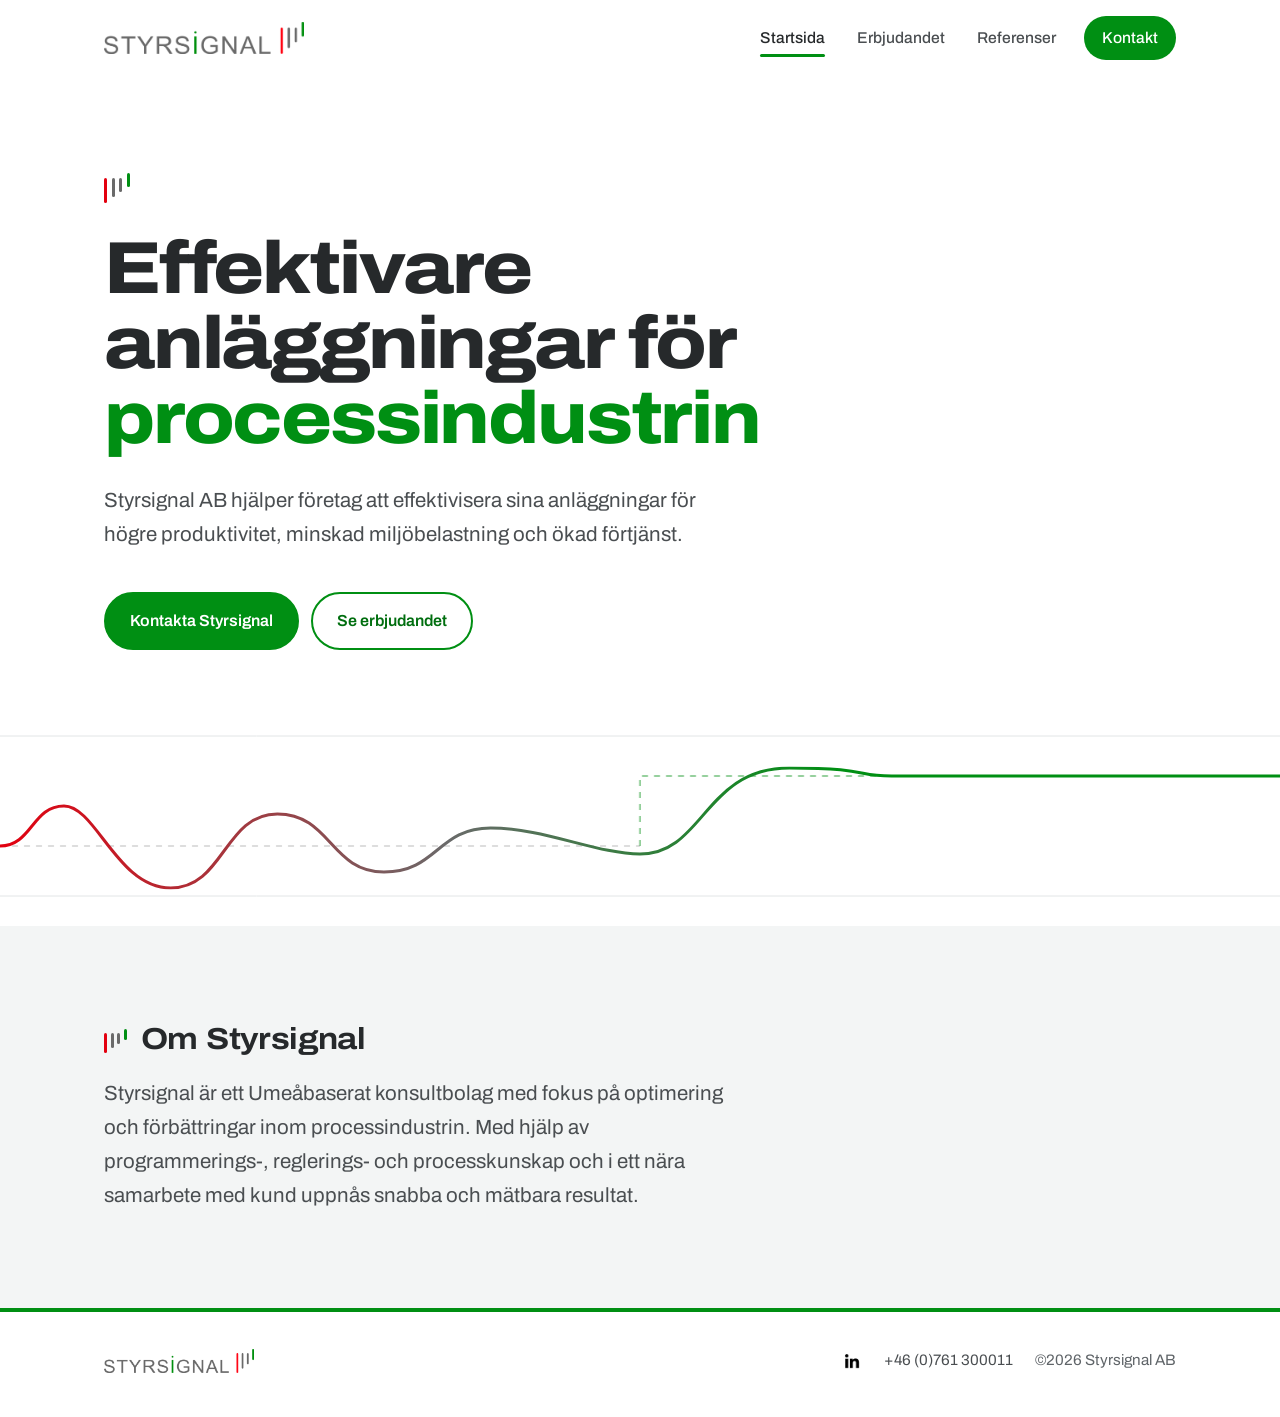
==== index.html @ 0584fc28 "Referenser: ett sammanhållet block i två kolumner Co-authored-by: Copilot App <223556219+Copilot@use" ====
<!DOCTYPE html>
<html lang="sv">
<head>
  <meta charset="utf-8">
  <meta name="viewport" content="width=device-width, initial-scale=1">
  <title>Styrsignal</title>
  <meta name="description" content="Styrsignal AB hjälper företag att effektivisera sina anläggningar för högre produktivitet, minskad miljöbelastning och ökad förtjänst.">
  <link rel="icon" href="assets/favicon.png">
  <link rel="preconnect" href="https://fonts.googleapis.com">
  <link rel="preconnect" href="https://fonts.gstatic.com" crossorigin>
  <link rel="stylesheet" href="https://fonts.googleapis.com/css2?family=Archivo:wdth,wght@100..125,400..800&display=swap">
  <link rel="stylesheet" href="assets/style.css?v=202611151835">
  <script>document.documentElement.classList.add('js');</script>
  <script src="assets/site.js?v=202611151811" defer></script>
</head>
<body>
  <a class="skip" href="#main">Hoppa till innehållet</a>
  <header class="site-header">
    <div class="wrap">
      <a class="logo" href="index.html"><img src="assets/logo.png" alt="Styrsignal" width="1920" height="315"></a>
      <button class="nav-toggle" aria-expanded="false" aria-controls="site-nav" aria-label="Meny"><span></span><span></span><span></span></button>
      <nav id="site-nav" class="site-nav" aria-label="Huvudmeny">
        <a href="index.html" aria-current="page">Startsida</a>
        <a href="erbjudandet.html">Erbjudandet</a>
        <a href="referenser.html">Referenser</a>
        <a class="nav-cta" href="kontakt.html">Kontakt</a>
      </nav>
    </div>
  </header>

  <main id="main">
    <section class="hero">
      <div class="wrap">
        <h1><span class="bars" aria-hidden="true"><i></i><i></i><i></i><i></i></span>Effektivare anläggningar för <em>processindustrin</em></h1>
        <p class="lead">Styrsignal AB hjälper företag att effektivisera sina anläggningar för högre produktivitet, minskad miljöbelastning och ökad förtjänst.</p>
        <div class="hero-actions">
          <a class="btn btn-primary" href="kontakt.html">Kontakta Styrsignal</a>
          <a class="btn btn-ghost" href="erbjudandet.html">Se erbjudandet</a>
        </div>
      </div>
      <div class="trend" aria-hidden="true">
        <svg viewBox="0 0 1200 220" preserveAspectRatio="none">
          <defs>
            <linearGradient id="signal-gradient" x1="0" y1="0" x2="1200" y2="0" gradientUnits="userSpaceOnUse">
              <stop offset="0" stop-color="#e3000f"/>
              <stop offset=".35" stop-color="#6a6a6a"/>
              <stop offset=".65" stop-color="#008f13"/>
            </linearGradient>
          </defs>
          <g class="grid">
            <line x1="0" y1="30" x2="1200" y2="30" vector-effect="non-scaling-stroke"/>
            <line x1="0" y1="190" x2="1200" y2="190" vector-effect="non-scaling-stroke"/>
          </g>
          <line class="setpoint setpoint-old" x1="0" y1="140" x2="600" y2="140" vector-effect="non-scaling-stroke"/>
          <path class="setpoint setpoint-new" d="M600 140 V70 H1200" fill="none" vector-effect="non-scaling-stroke"/>
          <path class="signal" vector-effect="non-scaling-stroke" d="M0 140 C30 140 30 100 60 100 S110 182 160 182 S210 108 260 108 S310 166 360 166 S410 122 460 122 S560 148 600 148 C660 148 660 62 740 62 S800 71 840 70 S1000 70 1200 70"/>
        </svg>
      </div>
    </section>

    <section class="section section-soft">
      <div class="wrap">
        <div class="about" data-reveal>
          <h2 class="mark-head"><span class="bars" aria-hidden="true"><i></i><i></i><i></i><i></i></span>Om Styrsignal</h2>
          <p>Styrsignal är ett Umeåbaserat konsultbolag med fokus på optimering och förbättringar inom processindustrin. Med hjälp av programmerings-, reglerings- och processkunskap och i ett nära samarbete med kund uppnås snabba och mätbara resultat.</p>
        </div>
      </div>
    </section>
  </main>

  <footer class="site-footer">
    <div class="wrap">
      <a class="foot-logo" href="index.html"><img src="assets/logo.png" alt="Styrsignal" width="1920" height="315"></a>
      <div class="foot-meta">
        <a class="linkedin" href="https://www.linkedin.com/in/erik-klinten%C3%A4s-8397452/" aria-label="LinkedIn"><img src="assets/linkedin.png" alt=""></a>
        <a href="tel:+46761300011">+46 (0)761 300011</a>
        <span>&copy;<span data-year>2026</span> Styrsignal AB</span>
      </div>
    </div>
  </footer>
</body>
</html>
---- assets/style.css ----
/* Styrsignal – statisk design för GitHub Pages */
:root {
  --green: #008f13;
  --green-dark: #006e0f;
  --red: #e3000f;
  --grey: #6a6a6a;
  --ink: #26292b;
  --text: #4a4e51;
  --muted: #5f6468;
  --line: #e2e5e6;
  --bg: #ffffff;
  --bg-soft: #f3f5f5;
  --font: "Archivo", "Segoe UI", system-ui, -apple-system, sans-serif;
  --wrap: 1120px;
  --ease: cubic-bezier(.22, .61, .36, 1);
}

*, *::before, *::after { box-sizing: border-box; }
html { scroll-behavior: smooth; -webkit-text-size-adjust: 100%; }
body {
  margin: 0;
  font-family: var(--font);
  font-size: 1.0625rem;
  line-height: 1.65;
  color: var(--text);
  background: var(--bg);
  min-height: 100vh;
  display: flex;
  flex-direction: column;
}
img { max-width: 100%; height: auto; display: block; }
a { color: var(--green-dark); text-underline-offset: 3px; }
a:hover { color: var(--green); }
:focus-visible { outline: 3px solid var(--green); outline-offset: 3px; border-radius: 2px; }
h1, h2, h3 { color: var(--ink); line-height: 1.15; margin: 0; font-weight: 700; letter-spacing: -0.01em; text-wrap: balance; }
h1, h2 { font-stretch: 112%; }
p { margin: 0 0 1.1em; }
main { flex: 1; }

.wrap { width: 100%; max-width: var(--wrap); margin: 0 auto; padding: 0 24px; }
.skip { position: absolute; left: -999px; top: 8px; background: var(--ink); color: #fff; padding: 8px 14px; z-index: 100; }
.skip:focus { left: 8px; color: #fff; }

/* Header */
.site-header {
  position: sticky; top: 0; z-index: 50;
  background: rgba(255, 255, 255, .92);
  -webkit-backdrop-filter: saturate(1.4) blur(10px);
  backdrop-filter: saturate(1.4) blur(10px);
  border-bottom: 1px solid transparent;
  transition: border-color .3s, box-shadow .3s;
}
.site-header.is-scrolled { border-color: var(--line); box-shadow: 0 4px 20px rgba(0, 0, 0, .04); }
.site-header .wrap { display: flex; align-items: center; justify-content: space-between; height: 76px; gap: 24px; }
.logo img { width: 200px; }
.site-nav { display: flex; align-items: center; gap: 4px; }
.site-nav a {
  position: relative;
  padding: 10px 14px;
  color: var(--text);
  text-decoration: none;
  font-weight: 500;
  font-size: .98rem;
}
.site-nav a::after {
  content: "";
  position: absolute; left: 14px; right: 14px; bottom: 4px;
  height: 3px; border-radius: 2px;
  background: var(--green);
  transform: scaleX(0); transform-origin: left;
  transition: transform .35s var(--ease);
}
.site-nav a:hover { color: var(--ink); }
.site-nav a:hover::after, .site-nav a[aria-current="page"]::after { transform: scaleX(1); }
.site-nav a[aria-current="page"] { color: var(--ink); }
.site-nav .nav-cta {
  margin-left: 10px;
  background: var(--green); color: #fff; border-radius: 999px; padding: 9px 18px;
}
.site-nav .nav-cta::after { display: none; }
.site-nav .nav-cta:hover, .site-nav .nav-cta[aria-current="page"] { background: var(--green-dark); color: #fff; }
.nav-toggle {
  display: none;
  background: none; border: 0; padding: 10px; cursor: pointer; color: var(--ink);
}
.nav-toggle span { display: block; width: 24px; height: 2px; background: currentColor; margin: 5px 0; transition: transform .3s var(--ease), opacity .2s; }
.nav-toggle[aria-expanded="true"] span:nth-child(1) { transform: translateY(7px) rotate(45deg); }
.nav-toggle[aria-expanded="true"] span:nth-child(2) { opacity: 0; }
.nav-toggle[aria-expanded="true"] span:nth-child(3) { transform: translateY(-7px) rotate(-45deg); }

/* Signal bars – logotypens fyra staplar som återkommande märke */
.bars { --h: 18px; display: inline-flex; align-items: flex-start; gap: calc(var(--h) * .15); height: var(--h); flex-shrink: 0; }
.bars i { display: block; width: calc(var(--h) * .07); min-width: 3px; border-radius: 999px; background: var(--grey); margin-top: calc(var(--h) * .18); }
.bars i:nth-child(1) { height: calc(var(--h) * .82); background: var(--red); }
.bars i:nth-child(2) { height: calc(var(--h) * .64); }
.bars i:nth-child(3) { height: calc(var(--h) * .45); }
.bars i:nth-child(4) { height: calc(var(--h) * .46); margin-top: 0; background: var(--green); }

h1 > .bars { --h: 30px; display: flex; margin-bottom: 28px; }
.mark-head { display: flex; align-items: flex-end; gap: 14px; font-size: clamp(1.5rem, 2.4vw, 1.9rem); margin-bottom: 20px; }
.mark-head .bars { --h: 24px; margin-bottom: .15em; }

/* Hero */
.hero { position: relative; padding: 96px 0 0; overflow: hidden; }
.hero h1 {
  font-size: clamp(2.4rem, 6vw, 4.6rem);
  max-width: 14ch;
  font-weight: 800;
  line-height: 1.02;
  letter-spacing: -0.03em;
}
.lead { font-size: clamp(1.1rem, 1.6vw, 1.3rem); max-width: 52ch; margin: 28px 0 0; color: var(--text); }
.hero h1 em { font-style: normal; color: var(--green); }
.hero-actions { display: flex; flex-wrap: wrap; gap: 12px; margin-top: 40px; }
.btn {
  display: inline-flex; align-items: center; gap: 10px;
  padding: 14px 24px; border-radius: 999px;
  font-weight: 600; text-decoration: none; font-size: 1rem;
  border: 2px solid var(--green);
  transition: background .25s, color .25s, transform .25s var(--ease);
}
.btn-primary { background: var(--green); color: #fff; }
.btn-primary:hover { background: var(--green-dark); border-color: var(--green-dark); color: #fff; transform: translateY(-2px); }
.btn:active { transform: translateY(0); }
.btn-ghost { color: var(--green-dark); background: transparent; }
.btn-ghost:hover { background: var(--green); color: #fff; transform: translateY(-2px); }

.trend { position: relative; margin-top: 56px; height: 220px; }
.trend svg { width: 100%; height: 100%; display: block; overflow: visible; }
.trend .grid line { stroke: var(--line); stroke-width: 1; }
.trend .setpoint { fill: none; stroke: var(--green); stroke-width: 1.5; stroke-dasharray: 6 6; opacity: .55; }
.trend .setpoint-old { stroke: var(--grey); opacity: .3; }
.trend .signal { fill: none; stroke: url(#signal-gradient); stroke-width: 3; stroke-linecap: round; stroke-linejoin: round; }
.trend .label { font: 600 11px var(--font); letter-spacing: .12em; fill: var(--muted); text-transform: uppercase; }
.trend .dot { fill: var(--green); }
.js .trend .signal { clip-path: inset(0 100% 0 0); animation: draw 3.2s var(--ease) .3s forwards; }
/* Börvärdet stegar upp när signalen når x=600 (ca 1s in i ritningen) */
.js .trend .setpoint-old { stroke: var(--green); opacity: .55; animation: sp-old .5s ease-out 1s forwards; }
.js .trend .setpoint-new { opacity: 0; animation: sp-new .5s ease-out 1s forwards; }
@keyframes sp-old { to { stroke: var(--grey); opacity: .3; } }
@keyframes sp-new { to { opacity: .55; } }
.js .trend .dot { opacity: 0; animation: pulse 2.4s ease-out 3.3s infinite; transform-box: fill-box; transform-origin: center; }
@keyframes draw { to { clip-path: inset(0 0 0 0); } }
@keyframes pulse {
  0% { opacity: 1; transform: scale(1); }
  70% { opacity: .25; transform: scale(2.2); }
  100% { opacity: 1; transform: scale(1); }
}

/* Sections */
.section { padding: 96px 0; }
.section-soft { background: var(--bg-soft); }
.section-head { margin-bottom: 40px; }
.section-head h2 { font-size: clamp(1.7rem, 3vw, 2.4rem); }

.split { display: grid; grid-template-columns: 1.1fr .9fr; gap: 64px; align-items: center; }
.split p { font-size: 1.15rem; }
.about { max-width: 62ch; }
.about p { font-size: clamp(1.15rem, 1.6vw, 1.3rem); margin: 0; }
.portrait { margin: 0; }
.figure { background: #fff; border: 1px solid var(--line); border-radius: 16px; padding: 28px; margin: 0; }
.figure figcaption { margin-top: 14px; font-size: .85rem; color: var(--muted); }

/* Page header */
.page-head { padding: 80px 0 56px; border-bottom: 1px solid var(--line); }
.page-head h1 { font-size: clamp(2.4rem, 5.4vw, 4rem); font-weight: 800; letter-spacing: -0.03em; line-height: 1.05; }


/* Prose */
.prose { max-width: 70ch; }
.prose h2 { font-size: 1.6rem; margin: 0 0 16px; }
.prose h3 { font-size: 1.2rem; margin: 0 0 10px; }

/* Goals */
.goals { list-style: none; padding: 0; margin: 0 0 48px; display: grid; grid-template-columns: repeat(3, 1fr); gap: 0 48px; }
.goals li {
  border-top: 1px solid var(--ink); padding: 20px 0 8px;
  font-weight: 700; font-stretch: 112%; color: var(--ink); font-size: clamp(1.35rem, 2.2vw, 1.75rem); line-height: 1.2; letter-spacing: -0.015em;
}
.goals li::before {
  content: ""; display: block; width: 28px; height: 4px; border-radius: 2px;
  background: var(--green); margin-bottom: 18px;
}

/* Roles */
.roles { display: grid; grid-template-columns: repeat(3, 1fr); gap: 20px; }
.roles { gap: 0 48px; }
.role { border-top: 1px solid var(--ink); padding-top: 20px; }
.role::before {
  content: ""; display: block; width: 28px; height: 4px; border-radius: 2px;
  background: var(--green); margin-bottom: 18px;
}
.role h3 { font-size: 1.4rem; font-stretch: 112%; margin-bottom: 14px; }
.role p { margin: 0; font-size: 1rem; }

.legal {
  margin-top: 64px; padding-top: 24px; border-top: 1px solid var(--line);
  font-size: .9rem; color: var(--muted); font-style: italic; text-align: center;
}

/* References */
.refs { display: grid; grid-template-columns: 1fr 1fr; gap: 72px; align-items: start; }
.refs-lead {
  margin: 0; padding-top: 24px; border-top: 1px solid var(--ink);
  font-size: clamp(1.35rem, 2.2vw, 1.75rem); font-weight: 600; font-stretch: 108%; line-height: 1.35; letter-spacing: -0.01em; color: var(--ink);
}
.refs-body { padding-top: 24px; border-top: 1px solid var(--line); }
.refs-body p { margin: 0 0 18px; font-size: 1.05rem; }
.refs-label { margin: 36px 0 14px; font-size: .8rem; letter-spacing: .14em; text-transform: uppercase; color: var(--muted); font-weight: 600; }
.areas { display: flex; flex-wrap: wrap; gap: 10px; margin-top: 8px; }
.areas span {
  display: inline-flex; align-items: center; gap: 8px;
  padding: 8px 16px; border-radius: 999px; background: #fff; border: 1px solid var(--line);
  font-weight: 600; color: var(--ink); font-size: .95rem;
}
.areas span::before { content: ""; width: 8px; height: 8px; border-radius: 50%; background: var(--green); }

/* Contact */
.contact { display: grid; grid-template-columns: 340px 1fr; gap: 64px; align-items: start; }
.portrait { border-radius: 18px; overflow: hidden; background: var(--bg-soft); }
.portrait img { width: 100%; }
.contact-cards { display: grid; grid-template-columns: 1fr 1fr; gap: 16px; margin-bottom: 48px; }
.card { border-top: 1px solid var(--ink); padding: 20px 0 0; }
.card h2 { font-size: .8rem; letter-spacing: .14em; text-transform: uppercase; color: var(--muted); margin-bottom: 12px; font-weight: 600; }
.card p { margin: 0; }
.card a { font-weight: 600; word-break: break-word; }
.bio h2 { font-size: 1.5rem; margin-bottom: 16px; }

/* Footer */
.site-footer { border-top: 4px solid var(--green); padding: 36px 0 44px; font-size: .95rem; color: var(--muted); }
.site-footer .wrap { display: flex; align-items: center; justify-content: space-between; gap: 20px; flex-wrap: wrap; }
.site-footer .foot-logo img { width: 150px; }
.site-footer .foot-meta { display: flex; align-items: center; gap: 22px; flex-wrap: wrap; }
.site-footer a { color: var(--text); text-decoration: none; }
.site-footer a:hover { color: var(--green); }
.site-footer .linkedin img { width: 20px; height: 20px; }

/* Reveal on scroll */
.js [data-reveal] { opacity: 0; transform: translateY(14px); transition: opacity .7s var(--ease), transform .7s var(--ease); }
.js [data-reveal].is-visible { opacity: 1; transform: none; }
.js [data-reveal][data-delay="1"] { transition-delay: .1s; }
.js [data-reveal][data-delay="2"] { transition-delay: .2s; }
.js [data-reveal][data-delay="3"] { transition-delay: .3s; }

/* Hero entrance */
.js .hero h1, .js .hero .lead, .js .hero-actions { opacity: 0; transform: translateY(16px); animation: rise .9s var(--ease) forwards; }
.js .hero .lead { animation-delay: .12s; }
.js .hero-actions { animation-delay: .24s; }
.js h1 > .bars i { transform: scaleY(0); transform-origin: top; animation: bar .6s var(--ease) forwards; }
.js h1 > .bars i:nth-child(2) { animation-delay: .08s; }
.js h1 > .bars i:nth-child(3) { animation-delay: .16s; }
.js h1 > .bars i:nth-child(4) { animation-delay: .24s; }
@keyframes rise { to { opacity: 1; transform: none; } }
@keyframes bar { to { transform: scaleY(1); } }

/* Responsive */
@media (max-width: 900px) {
  .split, .contact, .refs { grid-template-columns: 1fr; gap: 40px; }
  .roles, .goals { grid-template-columns: 1fr; gap: 32px; }
  .goals { gap: 0; }
  .contact .portrait { max-width: 300px; }
}
@media (max-width: 760px) {
  .nav-toggle { display: block; }
  .site-nav {
    position: absolute; top: 76px; left: 0; right: 0;
    flex-direction: column; align-items: stretch; gap: 0;
    background: #fff; border-bottom: 1px solid var(--line);
    padding: 8px 16px 20px;
    display: none;
  }
  .site-nav.is-open { display: flex; }
  .site-nav a { padding: 14px 8px; border-bottom: 1px solid var(--line); }
  .site-nav a::after { display: none; }
  .site-nav .nav-cta { margin: 16px 0 0; text-align: center; border-bottom: 0; }
  .logo img { width: 160px; }
  .hero { padding-top: 56px; }
  .trend { height: 150px; margin-top: 40px; }
  .section { padding: 64px 0; }
  .page-head { padding: 56px 0 40px; }
  .contact-cards { grid-template-columns: 1fr; }
  .site-footer .wrap { flex-direction: column; align-items: flex-start; }
}
@media (max-width: 480px) {
  .btn { width: 100%; justify-content: center; }
}

@media (prefers-reduced-motion: reduce) {
  html { scroll-behavior: auto; }
  *, *::before, *::after { animation-duration: .001ms !important; animation-delay: 0s !important; animation-iteration-count: 1 !important; transition-duration: .001ms !important; transition-delay: 0s !important; }
  .js .trend .signal { clip-path: none; }
  .js .trend .setpoint-old { stroke: var(--grey); opacity: .3; }
  .js .trend .setpoint-new { opacity: .55; }
  .js .trend .dot { opacity: 1; }
}
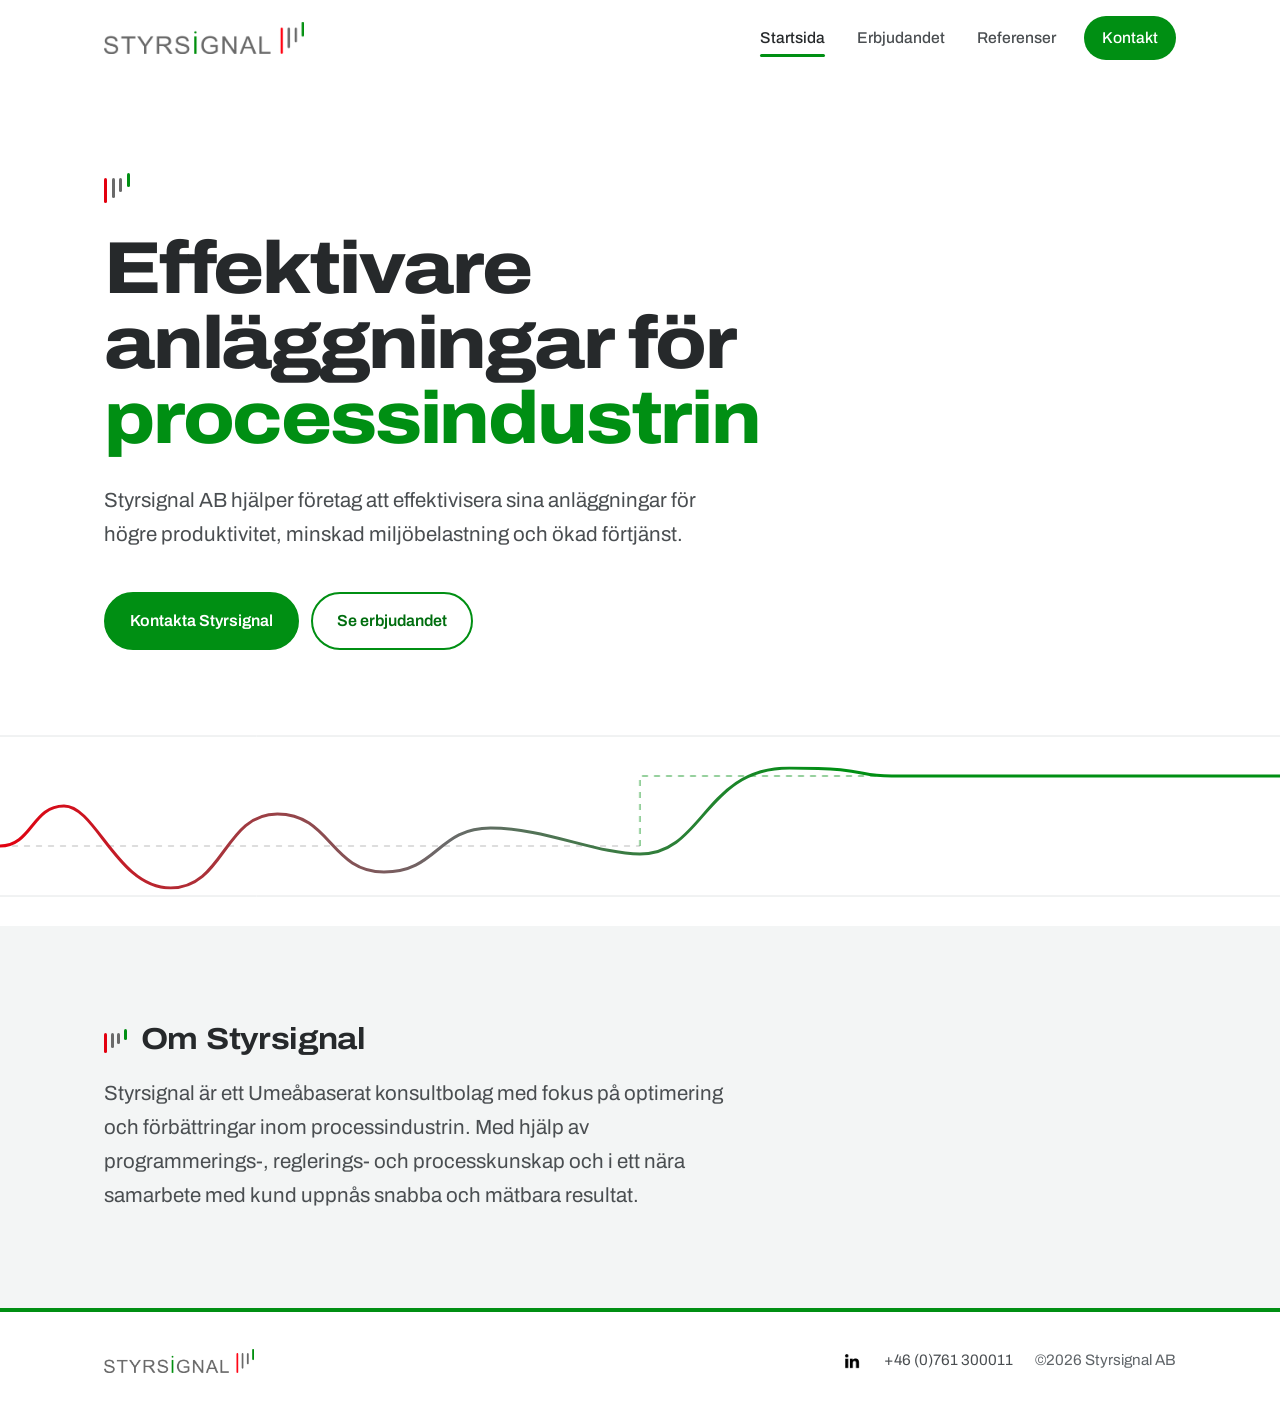
==== commit 8f4e1b0d: "Mobil: kompaktare hero så att vågen syns direkt Co-authored-by: Copilot App <223556219+Copilot@users" ====
--- a/index.html
+++ b/index.html
@@ -9,7 +9,7 @@
   <link rel="preconnect" href="https://fonts.googleapis.com">
   <link rel="preconnect" href="https://fonts.gstatic.com" crossorigin>
   <link rel="stylesheet" href="https://fonts.googleapis.com/css2?family=Archivo:wdth,wght@100..125,400..800&display=swap">
-  <link rel="stylesheet" href="assets/style.css?v=202611151835">
+  <link rel="stylesheet" href="assets/style.css?v=202611151910">
   <script>document.documentElement.classList.add('js');</script>
   <script src="assets/site.js?v=202611151811" defer></script>
 </head>
--- a/assets/style.css
+++ b/assets/style.css
@@ -162,7 +162,9 @@
 .figure figcaption { margin-top: 14px; font-size: .85rem; color: var(--muted); }
 
 /* Page header */
-.page-head { padding: 80px 0 56px; border-bottom: 1px solid var(--line); }
+.page-head { padding: 80px 0 24px; }
+.page-head ~ .section { padding: 64px 0; }
+.page-head + .section { padding-top: 24px; }
 .page-head h1 { font-size: clamp(2.4rem, 5.4vw, 4rem); font-weight: 800; letter-spacing: -0.03em; line-height: 1.05; }
 
 
@@ -194,26 +196,9 @@
 .role p { margin: 0; font-size: 1rem; }
 
 .legal {
-  margin-top: 64px; padding-top: 24px; border-top: 1px solid var(--line);
+  margin-top: 48px; padding-top: 24px; border-top: 1px solid var(--line);
   font-size: .9rem; color: var(--muted); font-style: italic; text-align: center;
 }
-
-/* References */
-.refs { display: grid; grid-template-columns: 1fr 1fr; gap: 72px; align-items: start; }
-.refs-lead {
-  margin: 0; padding-top: 24px; border-top: 1px solid var(--ink);
-  font-size: clamp(1.35rem, 2.2vw, 1.75rem); font-weight: 600; font-stretch: 108%; line-height: 1.35; letter-spacing: -0.01em; color: var(--ink);
-}
-.refs-body { padding-top: 24px; border-top: 1px solid var(--line); }
-.refs-body p { margin: 0 0 18px; font-size: 1.05rem; }
-.refs-label { margin: 36px 0 14px; font-size: .8rem; letter-spacing: .14em; text-transform: uppercase; color: var(--muted); font-weight: 600; }
-.areas { display: flex; flex-wrap: wrap; gap: 10px; margin-top: 8px; }
-.areas span {
-  display: inline-flex; align-items: center; gap: 8px;
-  padding: 8px 16px; border-radius: 999px; background: #fff; border: 1px solid var(--line);
-  font-weight: 600; color: var(--ink); font-size: .95rem;
-}
-.areas span::before { content: ""; width: 8px; height: 8px; border-radius: 50%; background: var(--green); }
 
 /* Contact */
 .contact { display: grid; grid-template-columns: 340px 1fr; gap: 64px; align-items: start; }
@@ -255,7 +240,7 @@
 
 /* Responsive */
 @media (max-width: 900px) {
-  .split, .contact, .refs { grid-template-columns: 1fr; gap: 40px; }
+  .split, .contact { grid-template-columns: 1fr; gap: 40px; }
   .roles, .goals { grid-template-columns: 1fr; gap: 32px; }
   .goals { gap: 0; }
   .contact .portrait { max-width: 300px; }
@@ -274,15 +259,24 @@
   .site-nav a::after { display: none; }
   .site-nav .nav-cta { margin: 16px 0 0; text-align: center; border-bottom: 0; }
   .logo img { width: 160px; }
-  .hero { padding-top: 56px; }
-  .trend { height: 150px; margin-top: 40px; }
+  .hero { padding-top: 28px; }
+  .hero h1 > .bars { display: none; }
+  .hero .lead { margin-top: 16px; }
+  .hero-actions { margin-top: 20px; gap: 8px; }
+  .hero .btn { padding: 10px 18px; font-size: .95rem; }
+  .trend { height: 150px; margin-top: 24px; }
   .section { padding: 64px 0; }
-  .page-head { padding: 56px 0 40px; }
+  .page-head { padding: 56px 0 16px; }
+  .page-head ~ .section { padding: 44px 0; }
+  .page-head + .section { padding-top: 20px; }
   .contact-cards { grid-template-columns: 1fr; }
   .site-footer .wrap { flex-direction: column; align-items: flex-start; }
 }
 @media (max-width: 480px) {
   .btn { width: 100%; justify-content: center; }
+  .hero-actions { display: grid; grid-template-columns: 1fr 1fr; }
+  .hero h1 { font-size: clamp(1.9rem, 9vw, 2.4rem); }
+  .hero .btn { padding: 10px 8px; font-size: .9rem; white-space: nowrap; }
 }
 
 @media (prefers-reduced-motion: reduce) {
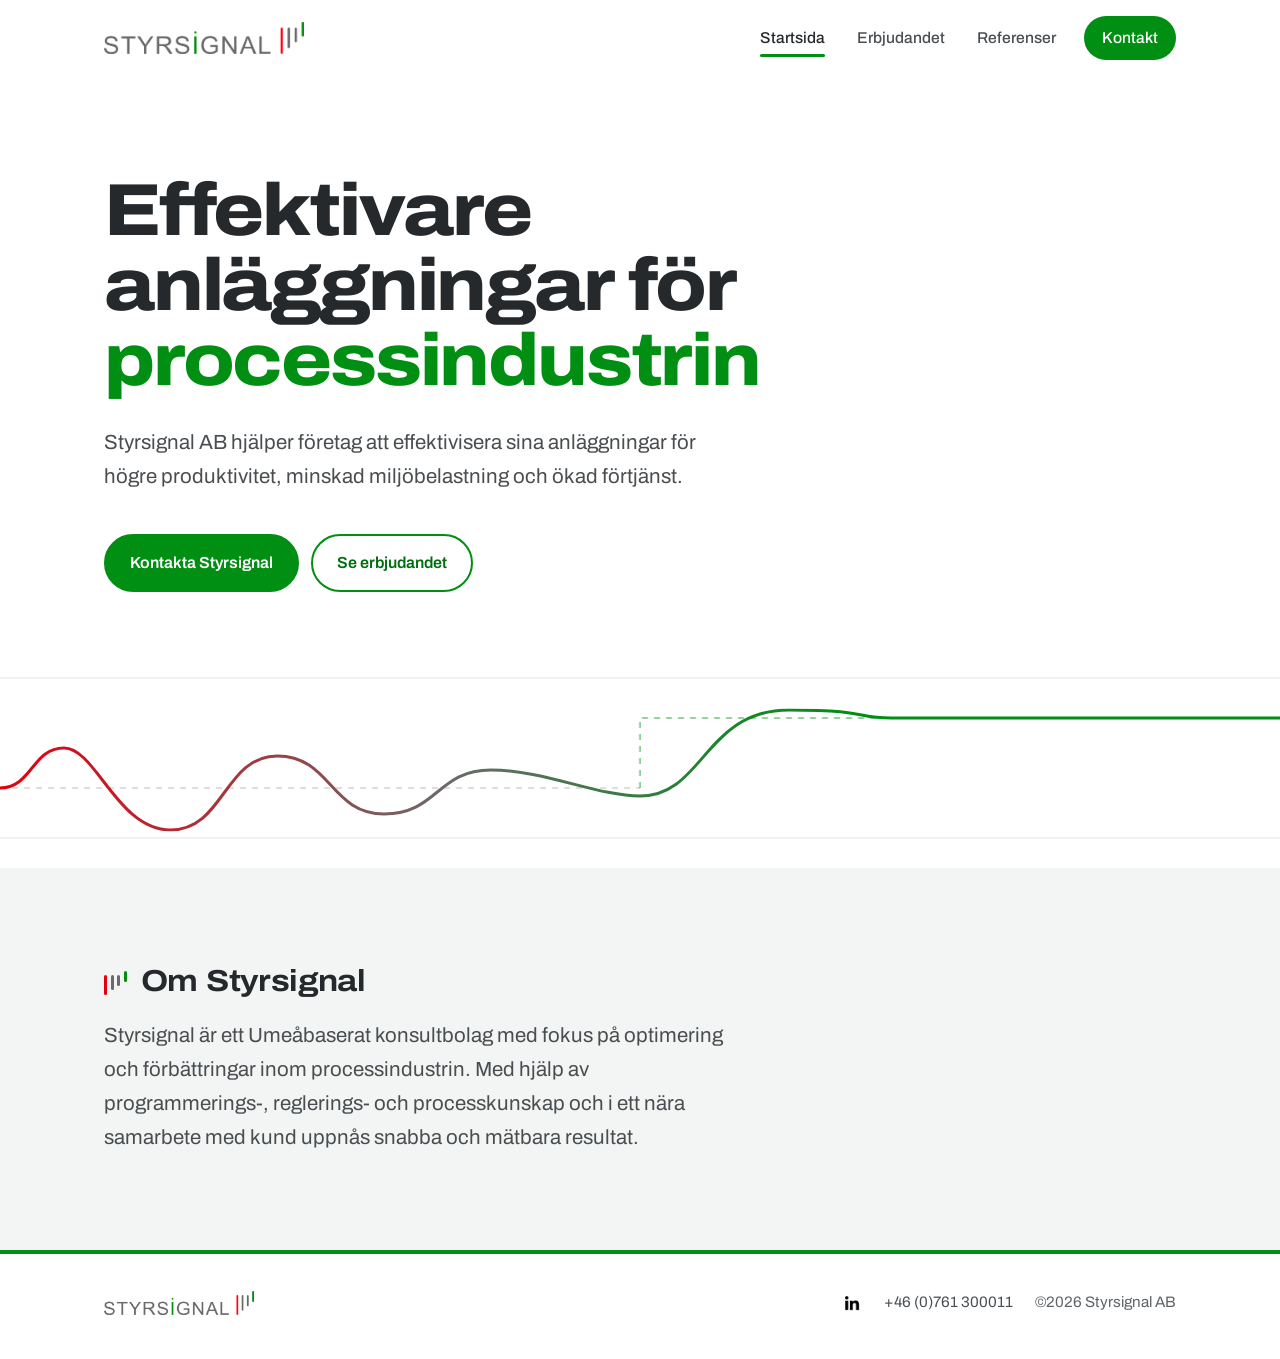
==== commit 058227b5: "Ta bort loggan ovanför sidrubrikerna; rubriker får plats på smala mobiler Co-authored-by: Copilot Ap" ====
--- a/index.html
+++ b/index.html
@@ -9,7 +9,7 @@
   <link rel="preconnect" href="https://fonts.googleapis.com">
   <link rel="preconnect" href="https://fonts.gstatic.com" crossorigin>
   <link rel="stylesheet" href="https://fonts.googleapis.com/css2?family=Archivo:wdth,wght@100..125,400..800&display=swap">
-  <link rel="stylesheet" href="assets/style.css?v=202611151910">
+  <link rel="stylesheet" href="assets/style.css?v=202611151920">
   <script>document.documentElement.classList.add('js');</script>
   <script src="assets/site.js?v=202611151811" defer></script>
 </head>
@@ -31,7 +31,7 @@
   <main id="main">
     <section class="hero">
       <div class="wrap">
-        <h1><span class="bars" aria-hidden="true"><i></i><i></i><i></i><i></i></span>Effektivare anläggningar för <em>processindustrin</em></h1>
+        <h1>Effektivare anläggningar för <em>processindustrin</em></h1>
         <p class="lead">Styrsignal AB hjälper företag att effektivisera sina anläggningar för högre produktivitet, minskad miljöbelastning och ökad förtjänst.</p>
         <div class="hero-actions">
           <a class="btn btn-primary" href="kontakt.html">Kontakta Styrsignal</a>
--- a/assets/style.css
+++ b/assets/style.css
@@ -96,7 +96,6 @@
 .bars i:nth-child(3) { height: calc(var(--h) * .45); }
 .bars i:nth-child(4) { height: calc(var(--h) * .46); margin-top: 0; background: var(--green); }
 
-h1 > .bars { --h: 30px; display: flex; margin-bottom: 28px; }
 .mark-head { display: flex; align-items: flex-end; gap: 14px; font-size: clamp(1.5rem, 2.4vw, 1.9rem); margin-bottom: 20px; }
 .mark-head .bars { --h: 24px; margin-bottom: .15em; }
 
@@ -231,12 +230,7 @@
 .js .hero h1, .js .hero .lead, .js .hero-actions { opacity: 0; transform: translateY(16px); animation: rise .9s var(--ease) forwards; }
 .js .hero .lead { animation-delay: .12s; }
 .js .hero-actions { animation-delay: .24s; }
-.js h1 > .bars i { transform: scaleY(0); transform-origin: top; animation: bar .6s var(--ease) forwards; }
-.js h1 > .bars i:nth-child(2) { animation-delay: .08s; }
-.js h1 > .bars i:nth-child(3) { animation-delay: .16s; }
-.js h1 > .bars i:nth-child(4) { animation-delay: .24s; }
 @keyframes rise { to { opacity: 1; transform: none; } }
-@keyframes bar { to { transform: scaleY(1); } }
 
 /* Responsive */
 @media (max-width: 900px) {
@@ -260,7 +254,6 @@
   .site-nav .nav-cta { margin: 16px 0 0; text-align: center; border-bottom: 0; }
   .logo img { width: 160px; }
   .hero { padding-top: 28px; }
-  .hero h1 > .bars { display: none; }
   .hero .lead { margin-top: 16px; }
   .hero-actions { margin-top: 20px; gap: 8px; }
   .hero .btn { padding: 10px 18px; font-size: .95rem; }
@@ -276,6 +269,7 @@
   .btn { width: 100%; justify-content: center; }
   .hero-actions { display: grid; grid-template-columns: 1fr 1fr; }
   .hero h1 { font-size: clamp(1.9rem, 9vw, 2.4rem); }
+  .page-head h1 { font-size: clamp(1.8rem, 8.4vw, 2.4rem); }
   .hero .btn { padding: 10px 8px; font-size: .9rem; white-space: nowrap; }
 }
 
